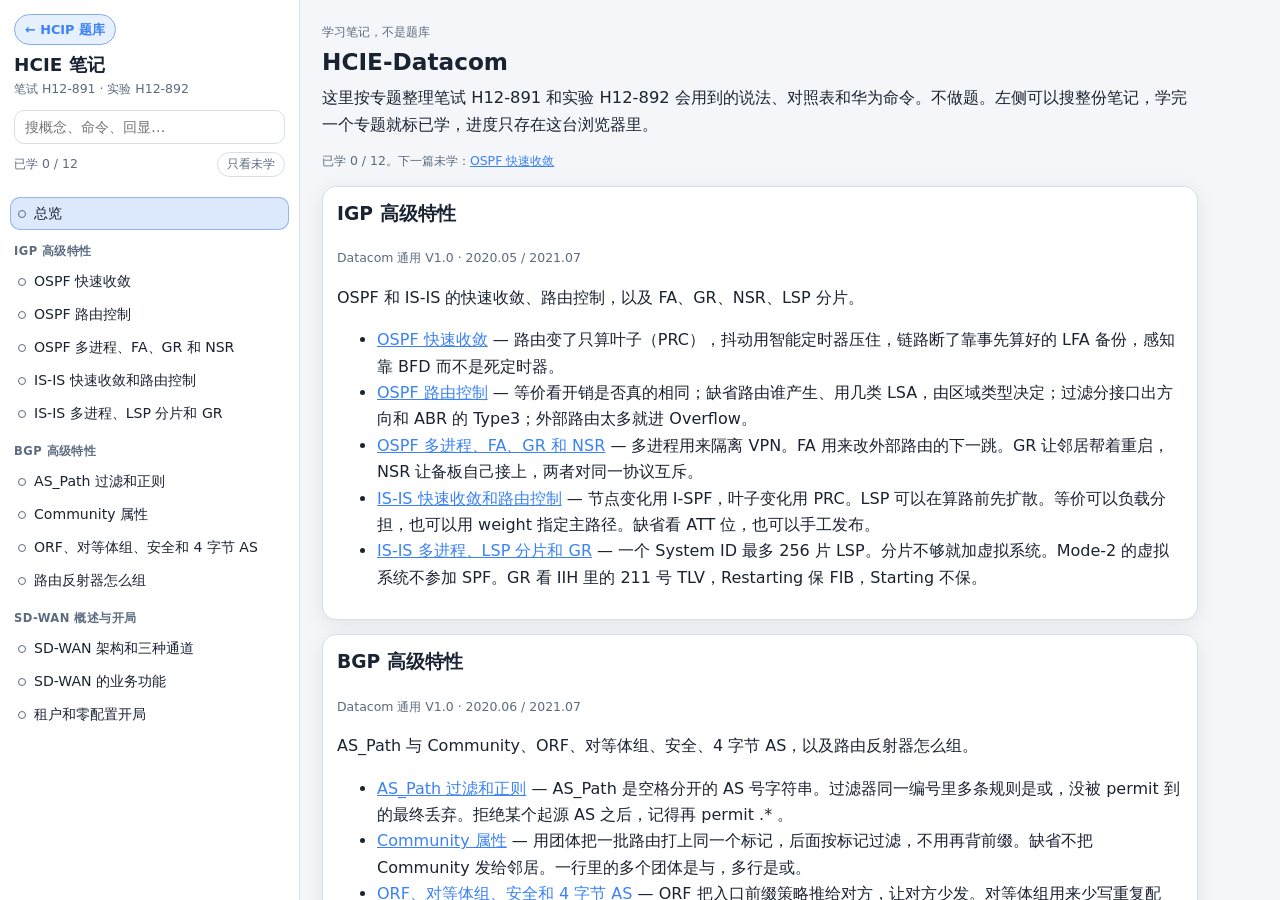
==== hcie/index.html @ 1268e49f "加上 HCIE-Datacom 学习笔记，题库页可以切过去。 笔记按课件拆成专题数据，包含对照表、命令、思维导图和开局步骤，不在 HCIE 部分放题。  Co-authored-by: kita164" ====
<!DOCTYPE html>
<html lang="zh-CN">
<head>
<meta charset="utf-8" />
<meta name="viewport" content="width=device-width, initial-scale=1" />
<meta name="color-scheme" content="dark light" />
<title>HCIE-Datacom 学习笔记</title>
<link rel="stylesheet" href="css/notes.css" />
</head>
<body>
<div class="app">
  <aside class="side" id="side">
    <div class="side-head">
      <a class="switch" href="../">← HCIP 题库</a>
      <div class="brand">
        <h1>HCIE 笔记</h1>
        <p>笔试 H12-891 · 实验 H12-892</p>
      </div>
      <label class="search">
        <span class="sr">搜索笔记</span>
        <input id="q" type="search" placeholder="搜概念、命令、回显…" autocomplete="off" enterkeyhint="search" />
      </label>
      <div class="progress-row">
        <span id="prog">已学 0 / 0</span>
        <button type="button" id="only-todo" class="text-btn" aria-pressed="false">只看未学</button>
      </div>
      <div id="hits" class="hits" hidden></div>
    </div>
    <nav id="nav" aria-label="专题目录"></nav>
  </aside>
  <div class="main">
    <header class="topbar">
      <button type="button" id="menu" aria-controls="side" aria-expanded="false">目录</button>
      <a class="switch" href="../">HCIP 题库</a>
      <span class="top-title" id="top-title">HCIE 笔记</span>
    </header>
    <article id="article" tabindex="-1"></article>
  </div>
</div>
<div class="backdrop" id="backdrop" hidden></div>
<script src="js/app.js"></script>
</body>
</html>
---- hcie/css/notes.css ----
:root {
  --bg: #0f1419;
  --bg2: #1a2332;
  --card: #1e2a3a;
  --border: #2d3a4d;
  --text: #e7ecf3;
  --muted: #8b9bb0;
  --accent: #3b82f6;
  --accent2: #22c55e;
  --warn: #f59e0b;
  --bad: #ef4444;
  --shadow: 0 4px 24px rgba(0, 0, 0, .35);
  --code-bg: #0b1220;
  --code-fg: #d7e3f4;
  --side: 300px;
  --see: color-mix(in srgb, var(--accent) 14%, var(--card));
}
@media (prefers-color-scheme: light) {
  :root {
    --bg: #f4f6f9;
    --bg2: #ffffff;
    --card: #ffffff;
    --border: #d8dee8;
    --text: #1a2332;
    --muted: #5b6b7f;
    --shadow: 0 4px 20px rgba(15, 20, 25, .08);
    --code-bg: #142033;
    --code-fg: #e7eef8;
  }
}
* { box-sizing: border-box; }
html, body { height: 100%; }
body {
  margin: 0;
  font-family: "Segoe UI", "PingFang SC", "Microsoft YaHei", system-ui, sans-serif;
  background: var(--bg);
  color: var(--text);
  line-height: 1.65;
}
button, input { font-family: inherit; color: inherit; }
a { color: var(--accent); }
.sr {
  position: absolute;
  width: 1px;
  height: 1px;
  padding: 0;
  margin: -1px;
  overflow: hidden;
  clip: rect(0, 0, 0, 0);
  border: 0;
}
.app { min-height: 100%; }
.side {
  background: var(--bg2);
  border-right: 1px solid var(--border);
  display: flex;
  flex-direction: column;
}
.side-head { padding: 14px 14px 8px; flex: none; }
.brand h1 { font-size: 1.15rem; margin: 8px 0 0; line-height: 1.3; }
.brand p { margin: 2px 0 10px; color: var(--muted); font-size: .78rem; }
.switch {
  display: inline-flex;
  align-items: center;
  text-decoration: none;
  font-size: .8rem;
  font-weight: 700;
  padding: 4px 10px;
  border-radius: 999px;
  border: 1px solid color-mix(in srgb, var(--accent) 55%, var(--border));
  color: var(--accent);
  background: color-mix(in srgb, var(--accent) 12%, var(--card));
}
.switch:hover { border-color: var(--accent); }
.search input {
  width: 100%;
  padding: 8px 10px;
  border-radius: 10px;
  border: 1px solid var(--border);
  background: var(--card);
  font-size: .9rem;
}
.search input:focus-visible,
button:focus-visible,
a:focus-visible,
summary:focus-visible {
  outline: 2px solid var(--accent);
  outline-offset: 2px;
}
.progress-row {
  display: flex;
  justify-content: space-between;
  align-items: center;
  gap: 8px;
  margin-top: 8px;
  color: var(--muted);
  font-size: .78rem;
  font-variant-numeric: tabular-nums;
}
.text-btn {
  appearance: none;
  border: 1px solid var(--border);
  background: var(--card);
  border-radius: 999px;
  padding: 3px 9px;
  cursor: pointer;
  font-size: .75rem;
}
.text-btn[aria-pressed="true"] {
  background: var(--accent);
  border-color: var(--accent);
  color: #fff;
}
.hits { margin-top: 8px; display: flex; flex-direction: column; gap: 4px; max-height: 28vh; overflow: auto; }
.hit {
  display: block;
  text-decoration: none;
  color: inherit;
  border: 1px solid var(--border);
  background: var(--card);
  border-radius: 10px;
  padding: 6px 8px;
  font-size: .78rem;
  line-height: 1.4;
}
.hit b { display: block; color: var(--accent); font-weight: 700; }
.hit span { color: var(--muted); }
nav { overflow: auto; padding: 4px 10px 24px; }
.deck { margin: 12px 4px 4px; font-size: .72rem; letter-spacing: .04em; color: var(--muted); font-weight: 700; }
.topic-link {
  display: flex;
  gap: 8px;
  align-items: flex-start;
  text-decoration: none;
  color: inherit;
  padding: 7px 8px;
  border-radius: 10px;
  font-size: .88rem;
  line-height: 1.35;
}
.topic-link:hover { background: color-mix(in srgb, var(--accent) 10%, transparent); }
.topic-link.active {
  background: color-mix(in srgb, var(--accent) 18%, var(--card));
  box-shadow: inset 0 0 0 1px color-mix(in srgb, var(--accent) 45%, var(--border));
}
.dot {
  flex: none;
  width: 8px;
  height: 8px;
  margin-top: 6px;
  border-radius: 99px;
  border: 1.5px solid var(--muted);
}
.topic-link.learned .dot { background: var(--accent2); border-color: var(--accent2); }
.main { min-width: 0; }
.topbar {
  display: none;
  position: sticky;
  top: 0;
  z-index: 5;
  gap: 8px;
  align-items: center;
  padding: 8px 10px;
  background: color-mix(in srgb, var(--bg2) 92%, transparent);
  border-bottom: 1px solid var(--border);
}
.topbar button {
  appearance: none;
  border: 1px solid var(--border);
  background: var(--card);
  border-radius: 999px;
  padding: 5px 12px;
  font-weight: 700;
  cursor: pointer;
}
.top-title {
  margin-left: auto;
  color: var(--muted);
  font-size: .82rem;
  overflow: hidden;
  text-overflow: ellipsis;
  white-space: nowrap;
}
article { padding: 22px 22px 72px; max-width: 920px; }
.kicker { color: var(--muted); font-size: .78rem; margin: 0 0 4px; }
article h2 { font-size: 1.45rem; line-height: 1.3; margin: 0 0 8px; }
.summary { font-size: 1.02rem; margin: 0 0 12px; }
.meta-row { display: flex; flex-wrap: wrap; gap: 8px; align-items: center; margin-bottom: 16px; }
.learn {
  appearance: none;
  border: 1px solid color-mix(in srgb, var(--accent2) 55%, var(--border));
  background: color-mix(in srgb, var(--accent2) 12%, var(--card));
  color: var(--accent2);
  border-radius: 999px;
  padding: 6px 12px;
  font-weight: 750;
  cursor: pointer;
}
.learn.on { background: var(--accent2); border-color: var(--accent2); color: #06210f; }
.source { color: var(--muted); font-size: .78rem; }
.card {
  background: var(--card);
  border: 1px solid var(--border);
  border-radius: 14px;
  padding: 12px 14px;
  margin: 14px 0;
  box-shadow: var(--shadow);
}
.card > summary, details.lab > summary {
  cursor: pointer;
  font-weight: 750;
}
.toc { display: flex; flex-wrap: wrap; gap: 6px; margin: 0 0 8px; }
.toc a {
  text-decoration: none;
  font-size: .78rem;
  padding: 3px 8px;
  border-radius: 999px;
  border: 1px solid var(--border);
  background: var(--bg);
}
.tree { list-style: none; margin: 8px 0 0; padding-left: 0; }
.tree ul { list-style: none; margin: 0; padding-left: 16px; border-left: 1px dashed var(--border); }
.tree li { margin: 3px 0; }
.tree summary { font-weight: 700; }
.tree-d, .leaf .tree-d { display: block; color: var(--muted); font-weight: 450; font-size: .82rem; }
.prose h3 { font-size: 1.12rem; margin: 22px 0 8px; scroll-margin-top: 12px; }
.prose h4 { font-size: .98rem; margin: 16px 0 6px; }
.prose p { margin: 8px 0; }
.prose ul, .prose ol { margin: 8px 0; padding-left: 1.2em; }
.prose li { margin: 3px 0; }
.table-wrap { overflow-x: auto; margin: 10px 0; }
table { border-collapse: collapse; width: 100%; font-size: .88rem; min-width: 420px; }
th, td { border: 1px solid var(--border); padding: 6px 8px; text-align: left; vertical-align: top; }
th { background: color-mix(in srgb, var(--accent) 12%, var(--card)); }
caption { caption-side: bottom; text-align: left; color: var(--muted); font-size: .78rem; padding-top: 4px; }
pre {
  margin: 8px 0;
  background: var(--code-bg);
  color: var(--code-fg);
  border-radius: 12px;
  padding: 12px 12px 12px 14px;
  overflow: auto;
  font-family: ui-monospace, "Sarasa Mono SC", "Source Han Mono", Consolas, monospace;
  font-size: .82rem;
  line-height: 1.5;
  position: relative;
}
.code-head {
  display: flex;
  justify-content: space-between;
  align-items: center;
  gap: 8px;
  margin-top: 10px;
  color: var(--muted);
  font-size: .78rem;
}
.copy {
  appearance: none;
  border: 1px solid var(--border);
  background: var(--card);
  border-radius: 8px;
  padding: 2px 8px;
  cursor: pointer;
  font-size: .75rem;
}
.callout { border-radius: 12px; padding: 10px 12px; margin: 10px 0; border: 1px solid var(--border); }
.callout .ct { font-weight: 750; font-size: .82rem; margin-bottom: 2px; }
.callout.exam { background: color-mix(in srgb, var(--accent) 12%, var(--card)); }
.callout.tip { background: color-mix(in srgb, var(--accent2) 12%, var(--card)); }
.callout.warn { background: color-mix(in srgb, var(--warn) 14%, var(--card)); }
.callout.fix { background: color-mix(in srgb, var(--bad) 12%, var(--card)); }
.callout p { margin: 4px 0; }
.bands { display: flex; flex-direction: column; gap: 6px; margin: 10px 0; }
.band {
  display: grid;
  grid-template-columns: 92px 1fr;
  gap: 8px;
  align-items: center;
  border: 1px solid var(--border);
  border-radius: 12px;
  padding: 8px;
  background: color-mix(in srgb, var(--bg) 55%, var(--card));
}
.band-name { font-weight: 750; font-size: .82rem; }
.band-items { display: flex; flex-wrap: wrap; gap: 6px; }
.band-items span {
  background: var(--card);
  border: 1px solid var(--border);
  border-radius: 999px;
  padding: 2px 8px;
  font-size: .8rem;
}
.topo { margin: 10px 0; }
.topo svg { width: 100%; height: auto; background: color-mix(in srgb, var(--bg) 70%, var(--card)); border: 1px solid var(--border); border-radius: 12px; }
.topo line { stroke: var(--muted); stroke-width: 1.4; }
.topo rect { fill: var(--card); stroke: var(--accent); }
.topo text { fill: var(--text); font-size: 12px; font-family: inherit; }
.topo .topo-label { fill: var(--muted); font-size: 11px; }
.topo figcaption, figure figcaption { color: var(--muted); font-size: .78rem; margin-top: 4px; }
.see {
  display: grid;
  grid-template-columns: 1fr;
  gap: 4px;
  padding: 10px 12px;
  margin: 8px 0;
  border-radius: 12px;
  background: var(--see);
  border: 1px solid var(--border);
}
.see b { color: var(--accent); margin-right: 6px; }
.memory li { margin: 6px 0; }
.lab { margin: 10px 0; }
.lab .goal { margin: 8px 0; }
.where { font-weight: 750; font-size: .82rem; color: var(--accent); margin-top: 8px; }
.figure img { max-width: 100%; height: auto; border-radius: 12px; border: 1px solid var(--border); background: #fff; }
.pager { display: flex; justify-content: space-between; gap: 10px; margin-top: 22px; }
.pager a { text-decoration: none; font-weight: 700; }
mark { background: color-mix(in srgb, var(--warn) 55%, transparent); color: inherit; padding: 0 1px; border-radius: 3px; }
.empty { color: var(--muted); }
.backdrop { position: fixed; inset: 0; background: rgba(0, 0, 0, .45); z-index: 15; }
@media (min-width: 901px) {
  .app { display: grid; grid-template-columns: var(--side) 1fr; height: 100vh; }
  .side { height: 100vh; position: sticky; top: 0; }
  .main { overflow: auto; height: 100vh; }
  .topbar { display: none; }
}
@media (max-width: 900px) {
  .side {
    position: fixed;
    z-index: 20;
    inset: 0 auto 0 0;
    width: min(86vw, 340px);
    height: 100%;
    transform: translateX(-105%);
    transition: transform .18s ease;
    box-shadow: var(--shadow);
  }
  .side.open { transform: none; }
  .topbar { display: flex; }
  article { padding: 16px 14px 64px; }
  .see { grid-template-columns: 1fr; }
}
@media (min-width: 700px) {
  .see { grid-template-columns: 1fr 1.2fr; }
}
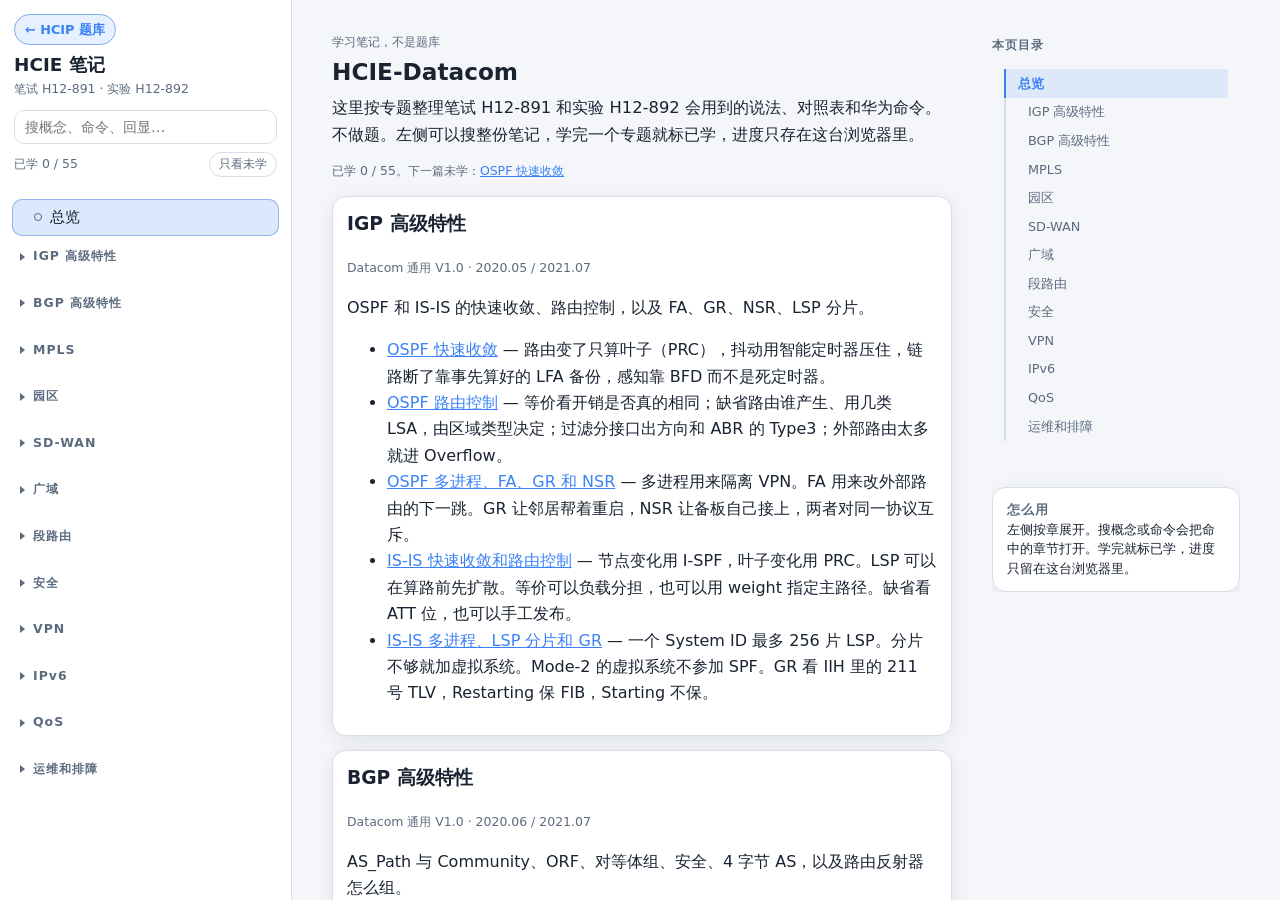
==== commit 306d889d: "把笔记页改成宽屏三栏。 左侧章节可折叠，正文加宽到 980px，右侧吸顶本页目录和要点。窄屏收起右栏。  Co-authored-by: kita164 <Kita164@users.noreply." ====
--- a/hcie/index.html
+++ b/hcie/index.html
@@ -34,7 +34,10 @@
       <a class="switch" href="../">HCIP 题库</a>
       <span class="top-title" id="top-title">HCIE 笔记</span>
     </header>
-    <article id="article" tabindex="-1"></article>
+    <div class="doc">
+      <article id="article" tabindex="-1"></article>
+      <aside class="rail" id="rail" aria-label="本页"></aside>
+    </div>
   </div>
 </div>
 <div class="backdrop" id="backdrop" hidden></div>
--- a/hcie/css/notes.css
+++ b/hcie/css/notes.css
@@ -12,7 +12,9 @@
   --shadow: 0 4px 24px rgba(0, 0, 0, .35);
   --code-bg: #0b1220;
   --code-fg: #d7e3f4;
-  --side: 300px;
+  --side: 292px;
+  --content: 980px;
+  --rail: 248px;
   --see: color-mix(in srgb, var(--accent) 14%, var(--card));
 }
 @media (prefers-color-scheme: light) {
@@ -125,18 +127,42 @@
 }
 .hit b { display: block; color: var(--accent); font-weight: 700; }
 .hit span { color: var(--muted); }
-nav { overflow: auto; padding: 4px 10px 24px; }
-.deck { margin: 12px 4px 4px; font-size: .72rem; letter-spacing: .04em; color: var(--muted); font-weight: 700; }
+nav { overflow: auto; padding: 6px 12px 28px; flex: 1; min-height: 0; }
+.deck-block { margin: 0 0 10px; }
+.deck-block > summary {
+  list-style: none;
+  cursor: pointer;
+  display: flex;
+  align-items: center;
+  gap: 8px;
+  padding: 10px 8px 6px;
+  font-size: .78rem;
+  letter-spacing: .08em;
+  font-weight: 750;
+  color: var(--muted);
+}
+.deck-block > summary::-webkit-details-marker { display: none; }
+.deck-block > summary::before {
+  content: "";
+  width: 0;
+  height: 0;
+  border-top: 4px solid transparent;
+  border-bottom: 4px solid transparent;
+  border-left: 5px solid var(--muted);
+  transition: transform .15s ease;
+}
+.deck-block[open] > summary::before { transform: rotate(90deg); }
+.deck-block > summary:hover { color: var(--text); }
 .topic-link {
   display: flex;
   gap: 8px;
   align-items: flex-start;
   text-decoration: none;
   color: inherit;
-  padding: 7px 8px;
+  padding: 8px 10px 8px 22px;
   border-radius: 10px;
-  font-size: .88rem;
-  line-height: 1.35;
+  font-size: .94rem;
+  line-height: 1.45;
 }
 .topic-link:hover { background: color-mix(in srgb, var(--accent) 10%, transparent); }
 .topic-link.active {
@@ -181,7 +207,45 @@
   text-overflow: ellipsis;
   white-space: nowrap;
 }
-article { padding: 22px 22px 72px; max-width: 920px; }
+.doc { min-width: 0; }
+article { padding: 22px 22px 72px; width: 100%; max-width: var(--content); }
+.rail { display: none; }
+.rail-kicker {
+  margin: 0 0 8px;
+  font-size: .72rem;
+  letter-spacing: .08em;
+  font-weight: 750;
+  color: var(--muted);
+}
+.rail-nav { display: flex; flex-direction: column; }
+.rail-nav a {
+  display: block;
+  text-decoration: none;
+  color: var(--muted);
+  font-size: .84rem;
+  line-height: 1.45;
+  padding: 5px 0 5px 12px;
+  border-left: 2px solid var(--border);
+}
+.rail-nav a.sub { padding-left: 22px; font-size: .8rem; }
+.rail-nav a:hover { color: var(--text); }
+.rail-nav a.active {
+  color: var(--accent);
+  font-weight: 700;
+  border-left-color: var(--accent);
+  background: color-mix(in srgb, var(--accent) 12%, transparent);
+}
+.rail-card {
+  margin-top: 18px;
+  background: var(--card);
+  border: 1px solid var(--border);
+  border-radius: 14px;
+  padding: 12px 14px;
+  box-shadow: var(--shadow);
+}
+.rail-card ul { margin: 0; padding-left: 1.1em; }
+.rail-card li { margin: 6px 0; font-size: .82rem; line-height: 1.45; }
+.rail-card p { margin: 0; font-size: .82rem; line-height: 1.5; }
 .kicker { color: var(--muted); font-size: .78rem; margin: 0 0 4px; }
 article h2 { font-size: 1.45rem; line-height: 1.3; margin: 0 0 8px; }
 .summary { font-size: 1.02rem; margin: 0 0 12px; }
@@ -224,7 +288,8 @@
 .tree li { margin: 3px 0; }
 .tree summary { font-weight: 700; }
 .tree-d, .leaf .tree-d { display: block; color: var(--muted); font-weight: 450; font-size: .82rem; }
-.prose h3 { font-size: 1.12rem; margin: 22px 0 8px; scroll-margin-top: 12px; }
+article h2, .prose h3, .prose h4 { scroll-margin-top: 20px; }
+.prose h3 { font-size: 1.12rem; margin: 28px 0 10px; }
 .prose h4 { font-size: .98rem; margin: 16px 0 6px; }
 .prose p { margin: 8px 0; }
 .prose ul, .prose ol { margin: 8px 0; padding-left: 1.2em; }
@@ -320,10 +385,37 @@
 .empty { color: var(--muted); }
 .backdrop { position: fixed; inset: 0; background: rgba(0, 0, 0, .45); z-index: 15; }
 @media (min-width: 901px) {
-  .app { display: grid; grid-template-columns: var(--side) 1fr; height: 100vh; }
+  .app { display: grid; grid-template-columns: var(--side) minmax(0, 1fr); height: 100vh; }
   .side { height: 100vh; position: sticky; top: 0; }
   .main { overflow: auto; height: 100vh; }
   .topbar { display: none; }
+  .doc {
+    display: grid;
+    grid-template-columns: minmax(0, 1fr);
+    justify-items: center;
+    padding: 32px 36px 80px;
+  }
+  article { padding: 0 0 48px; }
+}
+@media (min-width: 1180px) {
+  .doc {
+    grid-template-columns: minmax(0, var(--content)) var(--rail);
+    justify-content: center;
+    justify-items: stretch;
+    column-gap: 40px;
+    align-items: start;
+    padding: 32px 40px 80px;
+  }
+  article { margin: 0; }
+  article .toc { display: none; }
+  .rail {
+    display: block;
+    position: sticky;
+    top: 24px;
+    max-height: calc(100vh - 48px);
+    overflow: auto;
+    padding-top: 4px;
+  }
 }
 @media (max-width: 900px) {
   .side {
@@ -338,7 +430,8 @@
   }
   .side.open { transform: none; }
   .topbar { display: flex; }
-  article { padding: 16px 14px 64px; }
+  article { padding: 16px 14px 64px; max-width: none; }
+  article h2, .prose h3, .prose h4 { scroll-margin-top: 64px; }
   .see { grid-template-columns: 1fr; }
 }
 @media (min-width: 700px) {
